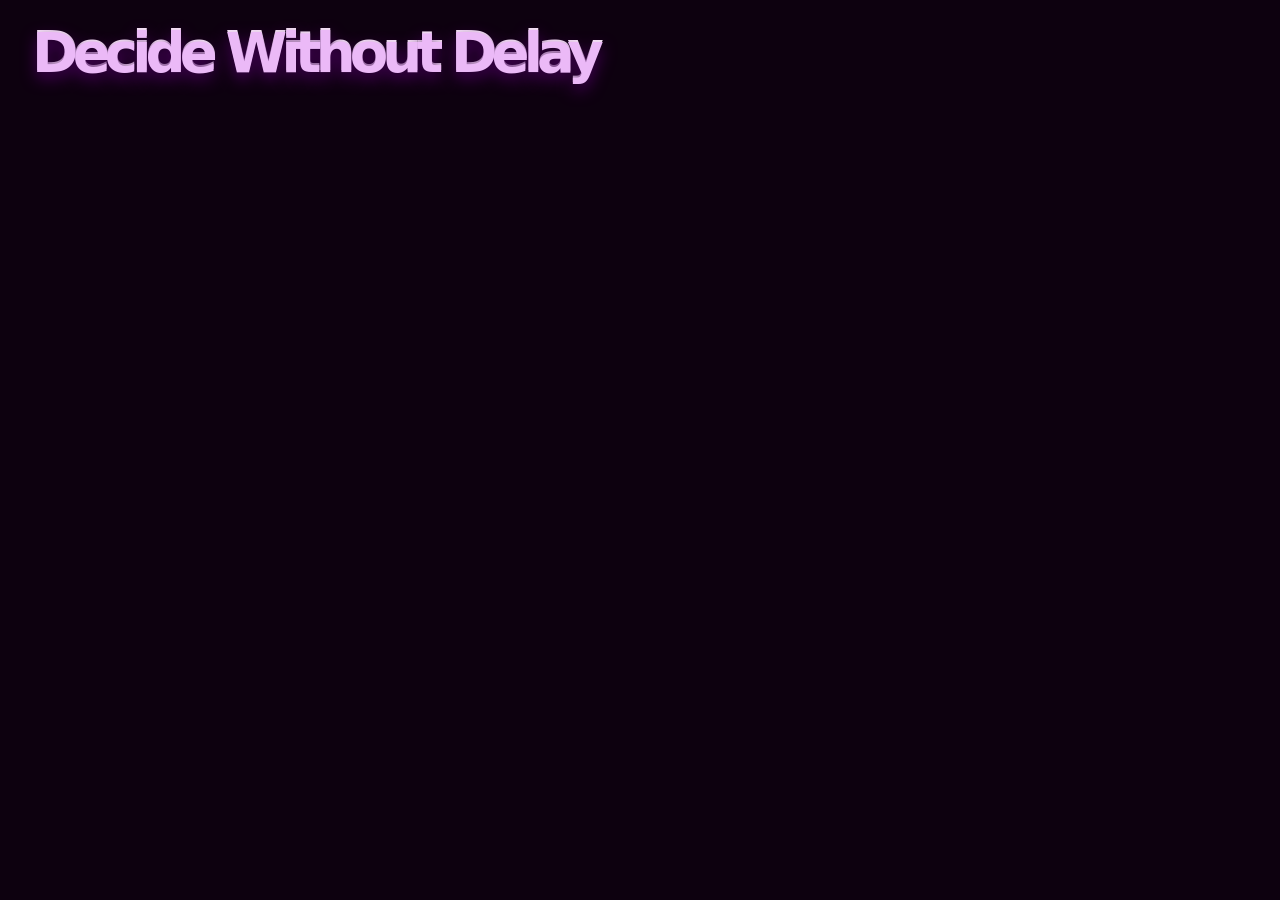
==== index.html @ 0a64a2c1 "[fix] filename change" ====
<!DOCTYPE html>
<html lang="en">
<head>
    <meta charset="UTF-8">
    <title>Help Me Decide</title>
    <meta name="viewport" content="width=device-width, initial-scale=1.0">
    <link rel="stylesheet" href="css/shadowEffect.css">
    <style>
        body {
            background-color: #0d010f;
            margin: 0;
            padding: 0;
            font-family: system-ui, sans-serif;
        }

        .header {
            position: fixed;
            top: 0;
            left: 0;
            padding: 1rem;
            z-index: 1000;
        }

        .header h1 {
            margin: 0;
            font-size: 2.5rem;
            white-space: nowrap;
        }

        /* Desktop */
        @media (min-width: 768px) {
            .header {
                padding: 2rem;
            }

            .header h1 {
                font-size: 3.5rem;
            }
        }

        /* Mobile */
        @media (max-width: 767px) {
            .header {
                padding: 1rem;
            }

            .header h1 {
                font-size: 2.25rem;
                line-height: 1.2;
            }
        }
    </style>
</head>
<body>
    <div class="header">
        <h1 class="highlighted-text-shadow">Decide Without Delay</h1>
    </div>
</body>
</html>
---- css/shadowEffect.css ----
@layer demo {
  .highlighted-text-shadow {
    text-shadow:
      /* regular text-shadow */
      0 .15ch 15px var(--shadow),
      /* text-shadow highlight */
      0 -2px 0 var(--highlight);
  }
}

@layer demo.support {
  :root {
    --hue: 320; /* change me */
    --bg: oklch(35% .3 var(--hue));
    --text: oklch(85% .1 var(--hue));
    --shadow: oklch(25% .2 var(--hue));
    --highlight: oklch(98% .05 var(--hue));
  }
  
  * {
    box-sizing: border-box;
    margin: 0;
  }

  html {
    block-size: 100%;
    background-color: var(--bg);
    color: var(--text);
  }

  body {
    min-block-size: 100%;
    font-family: system-ui, sans-serif;

    display: grid;
    place-content: center;
    gap: 10vh;
  }
  
  h1 {
    font-size: 8vi;
    letter-spacing: -.15ch;
    line-height: .75;
  }
  
  small {
    max-inline-size: 30ch;
  }
}
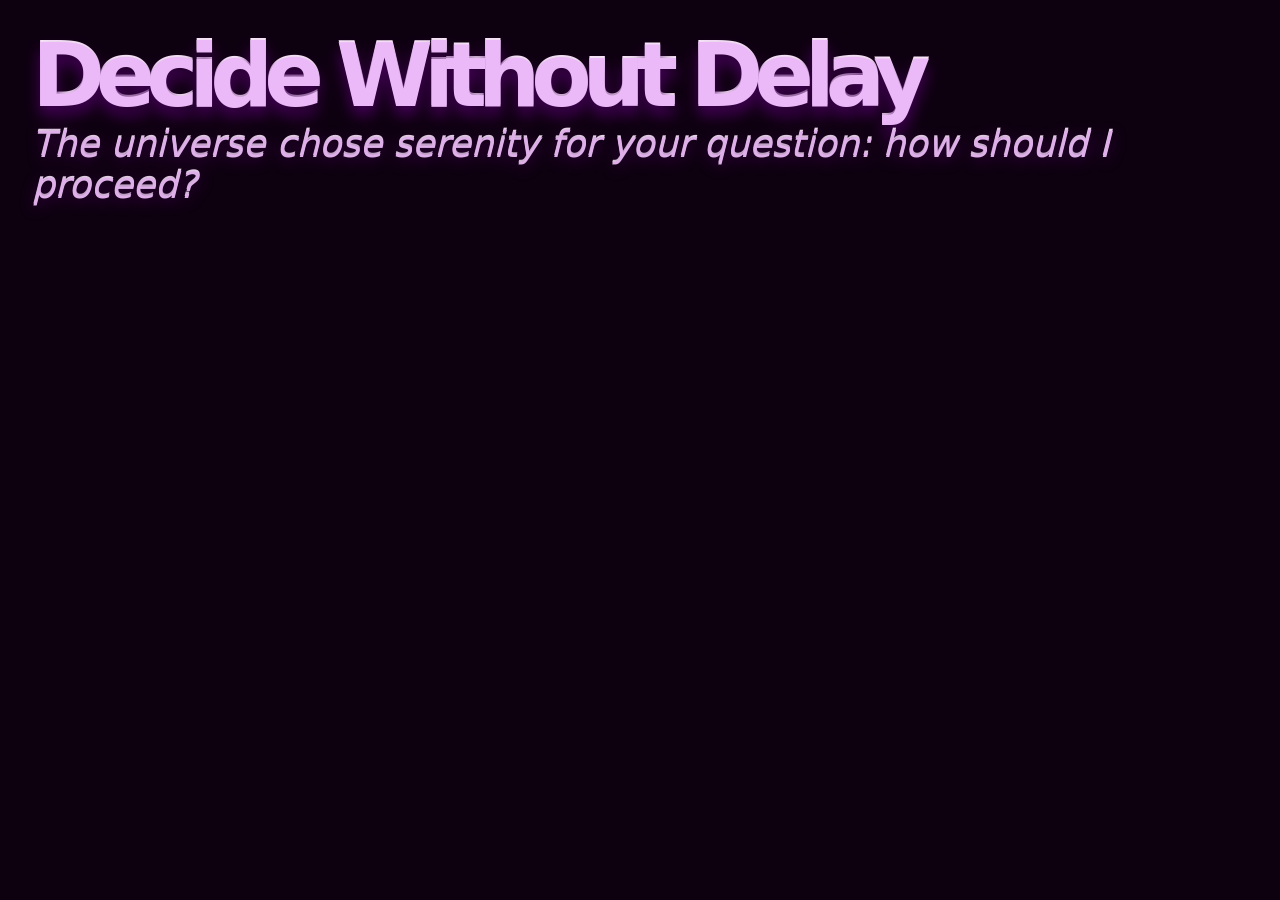
==== commit 27b96e85: "subtitles" ====
--- a/index.html
+++ b/index.html
@@ -13,40 +13,64 @@
             font-family: system-ui, sans-serif;
         }
 
+        /* header container with configurable left indent */
         .header {
+            --header-indent: 1rem;
             position: fixed;
             top: 0;
             left: 0;
-            padding: 1rem;
+            padding: 1rem 1rem 0 var(--header-indent);
             z-index: 1000;
+            text-align: left;
         }
 
         .header h1 {
             margin: 0;
             font-size: 2.5rem;
+            line-height: 1;
             white-space: nowrap;
         }
 
-        /* Desktop */
+        /* subtitle base (italic) */
+        .subtitle {
+            margin: 0.25rem 0 0 0;
+            font-style: italic;
+            font-size: 1rem;
+            opacity: 0.95;
+        }
+
+        /* Desktop overrides */
         @media (min-width: 768px) {
             .header {
-                padding: 2rem;
+                --header-indent: 2rem;
+                padding-top: 2rem;
+                padding-right: 2rem;
             }
 
             .header h1 {
-                font-size: 3.5rem;
+                font-size: 5.5rem;
+            }
+
+            .subtitle {
+                font-size: 2.25rem;
             }
         }
 
-        /* Mobile */
+        /* Mobile overrides */
         @media (max-width: 767px) {
             .header {
-                padding: 1rem;
+                --header-indent: 1rem;
+                padding-top: 1rem;
+                padding-right: 1rem;
             }
 
             .header h1 {
-                font-size: 2.25rem;
-                line-height: 1.2;
+                font-size: 4.25rem;
+                line-height: 1.1;
+            }
+
+            .subtitle {
+                font-size: 1.8rem;
             }
         }
     </style>
@@ -54,6 +78,7 @@
 <body>
     <div class="header">
         <h1 class="highlighted-text-shadow">Decide Without Delay</h1>
+        <p class="subtitle highlighted-text-shadow">The universe chose serenity for your question: how should I proceed?</p>
     </div>
 </body>
 </html>
--- a/css/shadowEffect.css
+++ b/css/shadowEffect.css
@@ -38,7 +38,7 @@
   }
   
   h1 {
-    font-size: 8vi;
+    font-size: 10vi;
     letter-spacing: -.15ch;
     line-height: .75;
   }
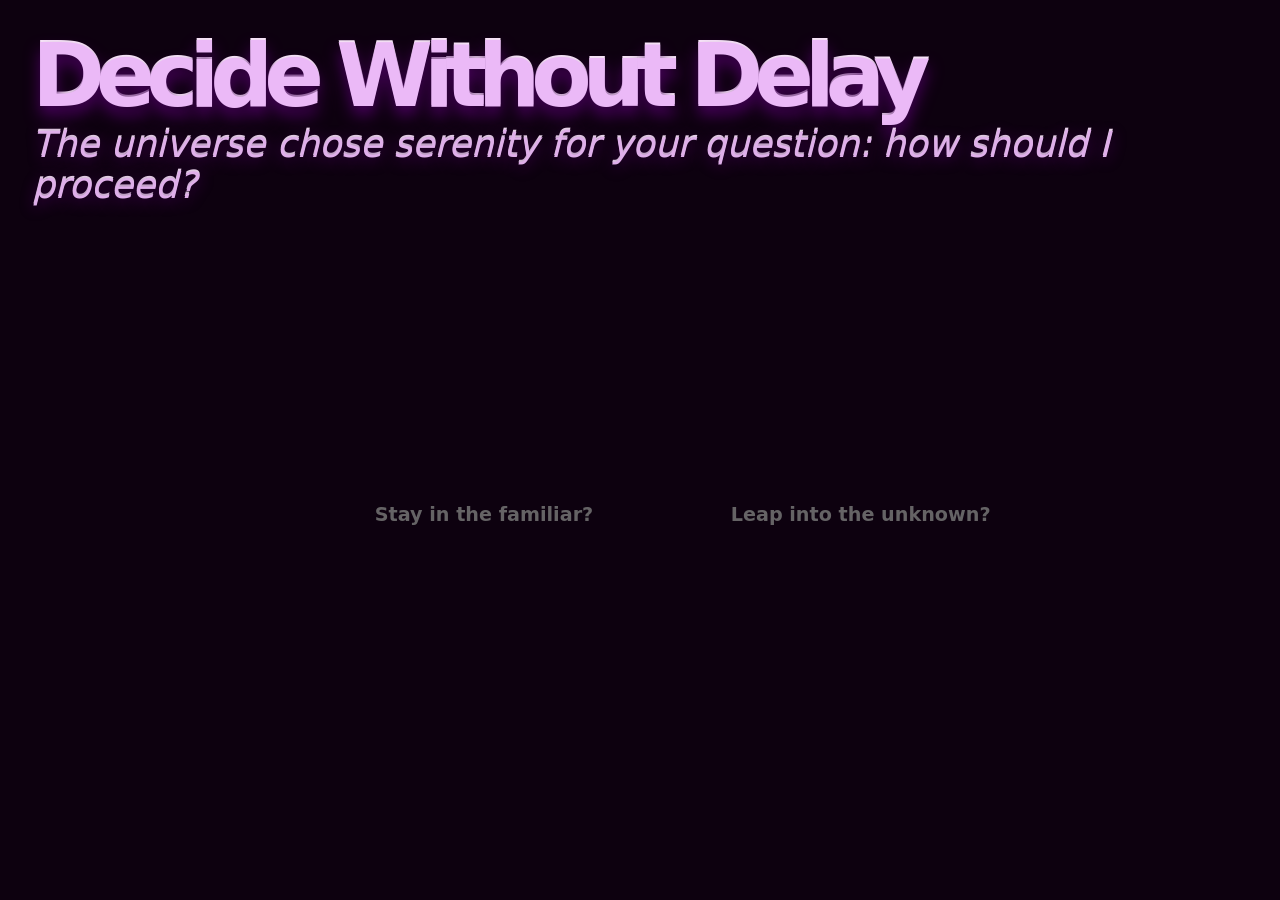
==== commit db7aad8f: "added option box" ====
--- a/index.html
+++ b/index.html
@@ -5,9 +5,11 @@
     <title>Help Me Decide</title>
     <meta name="viewport" content="width=device-width, initial-scale=1.0">
     <link rel="stylesheet" href="css/shadowEffect.css">
+    <link rel="stylesheet" href="css/inputBox.css">
     <style>
         body {
             background-color: #0d010f;
+            color: #EBB9F7;
             margin: 0;
             padding: 0;
             font-family: system-ui, sans-serif;
@@ -39,6 +41,27 @@
             opacity: 0.95;
         }
 
+        /* main content spacing so fixed header doesn't cover it */
+        .content {
+            padding-top: 6rem; /* default spacing under header */
+            padding-left: var(--header-indent, 1rem);
+            padding-right: 1rem;
+        }
+
+        .inputs-row {
+            display: flex;
+            gap: 4ch;
+            align-items: flex-end;
+            flex-wrap: wrap;
+            max-width: 70ch;
+        }
+
+        .inputs-row .form-control {
+            flex: 1 1 0;
+            max-width: none;
+            min-width: 30ch; /* ensure inputs can show up to 30 characters */
+        }
+
         /* Desktop overrides */
         @media (min-width: 768px) {
             .header {
@@ -54,6 +77,9 @@
             .subtitle {
                 font-size: 2.25rem;
             }
+            .content {
+                padding-top: 8rem;
+            }
         }
 
         /* Mobile overrides */
@@ -65,13 +91,15 @@
             }
 
             .header h1 {
-                font-size: 4.25rem;
-                line-height: 1.1;
+                font-size: 3.8rem;
             }
 
             .subtitle {
                 font-size: 1.8rem;
             }
+                        .content {
+                                padding-top: 5.5rem;
+                        }
         }
     </style>
 </head>
@@ -80,5 +108,67 @@
         <h1 class="highlighted-text-shadow">Decide Without Delay</h1>
         <p class="subtitle highlighted-text-shadow">The universe chose serenity for your question: how should I proceed?</p>
     </div>
+
+        <main class="content">
+                <div class="inputs-row">
+                        <div class="form-control">
+                                <input
+                                        id="optionAInput"
+                                        type="text"
+                                        required
+                                        placeholder="Stay in the familiar?"
+                                        class="input input-alt"
+                                />
+                                <span class="input-border input-border-alt"></span>
+                        </div>
+
+                        <div class="form-control">
+                                <input
+                                        id="optionBInput"
+                                        type="text"
+                                        placeholder="Leap into the unknown?"
+                                        class="input input-alt"
+                                />
+                                <span class="input-border input-border-alt"></span>
+                        </div>
+                </div>
+        </main>
+
+        <script>
+            (function () {
+                const inputs = Array.from(document.querySelectorAll('.inputs-row .input'));
+                if (!inputs.length) return;
+
+                const sizers = new Map();
+
+                inputs.forEach((input) => {
+                    const sizer = document.createElement('span');
+                    sizer.style.position = 'absolute';
+                    sizer.style.visibility = 'hidden';
+                    sizer.style.whiteSpace = 'pre';
+                    sizer.style.font = window.getComputedStyle(input).font;
+                    document.body.appendChild(sizer);
+                    sizers.set(input, sizer);
+
+                    const resize = () => {
+                        const text = input.value || input.placeholder || '';
+                        sizer.textContent = text;
+                        let width = sizer.offsetWidth + 24; // padding/caret room
+
+                        const container = input.closest('.form-control');
+                        if (container) {
+                            const max = container.clientWidth;
+                            width = Math.min(width, max);
+                        }
+
+                        input.style.width = width + 'px';
+                    };
+
+                    input.addEventListener('input', resize);
+                    window.addEventListener('resize', resize);
+                    resize();
+                });
+            })();
+        </script>
 </body>
 </html>
--- a/css/inputBox.css
+++ b/css/inputBox.css
@@ -0,0 +1,67 @@
+.input {
+  color: var(--text, #fff);
+  font-family: inherit;
+  font-weight: 600;
+  font-size: 1rem;
+  background-color: transparent;
+  width: auto; /* allow dynamic resizing */
+  min-width: 30ch; /* show ~30 characters by default */
+  text-align: center;
+  box-sizing: border-box;
+  padding-inline: 0.5em;
+  padding-block: 0.7em;
+  border: none;
+  border-bottom: var(--border-height) solid var(--border-before-color);
+}
+
+.input-border {
+  position: absolute;
+  background: var(--border-after-color);
+  height: 2px;
+  width: 100%;
+  bottom: 0;
+  left: 0;
+  transform: scaleX(0);
+  transform-origin: left center;
+  transition: transform 0.3s cubic-bezier(0.6, -0.28, 0.735, 0.045);
+}
+
+.input:focus {
+  outline: none;
+}
+
+.input:focus + .input-border,
+.input:not(:placeholder-shown) + .input-border {
+  transform: scaleX(1);
+}
+
+.form-control {
+  position: relative;
+  --width-of-input: 900px;
+  text-align: left;
+  max-width: 90ch; /* allow wider container for 30ch inputs */
+}
+
+.input-alt {
+  font-size: 1.2rem;
+  padding-inline: 1em;
+  padding-block: 0.8em;
+}
+
+.input::placeholder {
+  text-align: center;
+  opacity: 0.85;
+}
+
+.input-border-alt {
+  height: 3px;
+  background: linear-gradient(90deg, #ff6464 0%, #ffbf59 50%, #47c9ff 100%);
+  transform: scaleX(0);
+  transform-origin: left center;
+  transition: transform 0.4s cubic-bezier(0.42, 0, 0.58, 1);
+}
+
+.input-alt:focus + .input-border-alt,
+.input-alt:not(:placeholder-shown) + .input-border-alt {
+  transform: scaleX(1);
+}
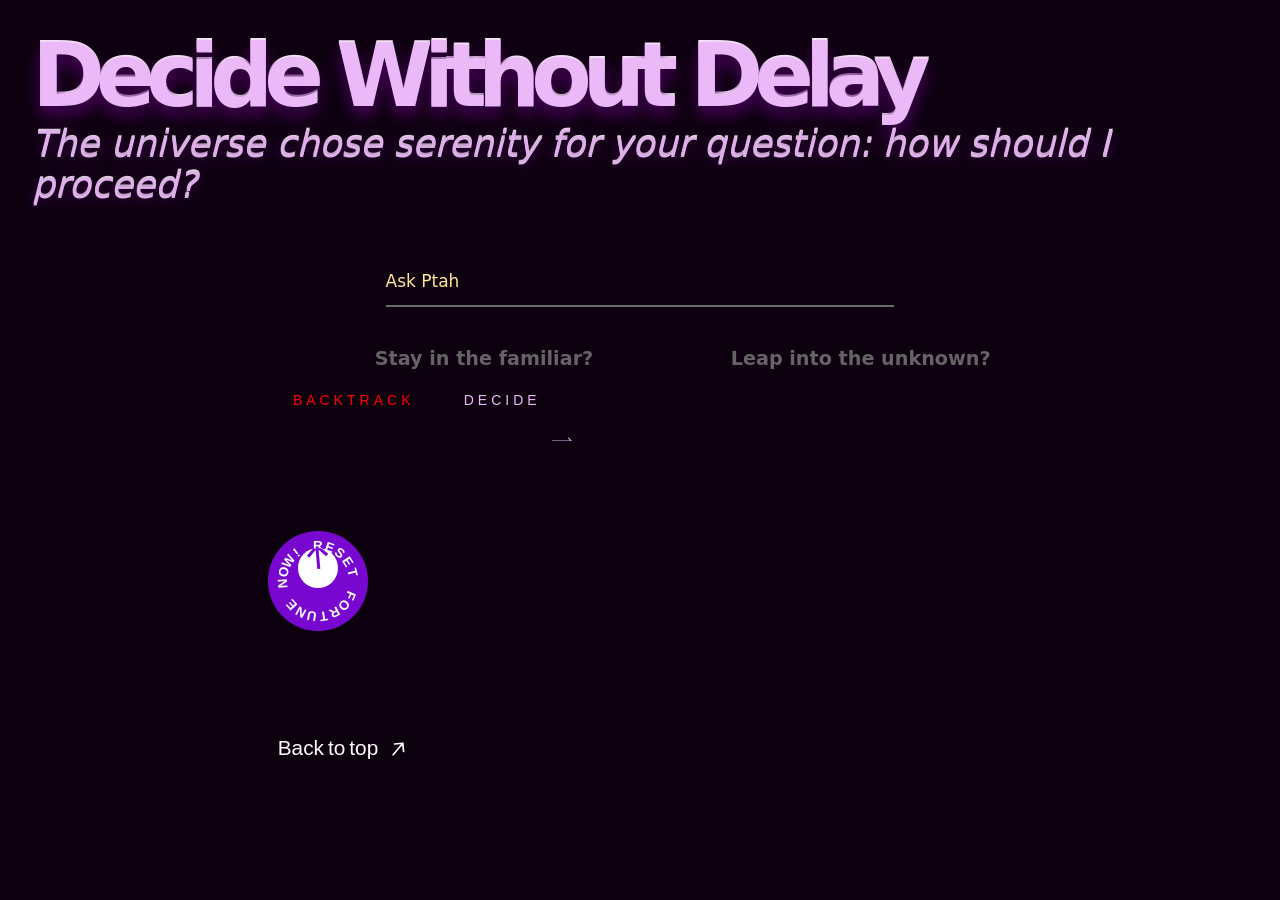
==== commit eed4ea06: "all ui elements added" ====
--- a/index.html
+++ b/index.html
@@ -6,6 +6,12 @@
     <meta name="viewport" content="width=device-width, initial-scale=1.0">
     <link rel="stylesheet" href="css/shadowEffect.css">
     <link rel="stylesheet" href="css/inputBox.css">
+    <link rel="stylesheet" href="css/askBox.css">
+    <link rel="stylesheet" href="css/decide.css">
+    <link rel="stylesheet" href="css/backtrack.css">
+    <link rel="stylesheet" href="css/top.css">
+    <link rel="stylesheet" href="css/reset.css">
+    
     <style>
         body {
             background-color: #0d010f;
@@ -56,6 +62,17 @@
             max-width: 70ch;
         }
 
+        .ask-container {
+            display: flex;
+            justify-content: center;
+            margin-bottom: 1.5rem;
+        }
+
+        .ask-container .form__group {
+            max-width: 50ch;
+            width: 100%;
+        }
+
         .inputs-row .form-control {
             flex: 1 1 0;
             max-width: none;
@@ -110,6 +127,13 @@
     </div>
 
         <main class="content">
+                <div class="ask-container">
+                    <div class="form__group field">
+                        <input id="askInput" required placeholder="Name" class="form__field" type="text">
+                        <label class="form__label" for="askInput">Ask Ptah</label>
+                    </div>
+                </div>
+
                 <div class="inputs-row">
                         <div class="form-control">
                                 <input
@@ -132,43 +156,114 @@
                                 <span class="input-border input-border-alt"></span>
                         </div>
                 </div>
+                <div class="cta-container" style="display:flex; gap:1rem;">
+                        <button class="backtrack">
+                            <span class="backtrack-underline"> Backtrack </span>
+                        </button>
+                        <button class="cta">
+                            <span class="decide-underline"> Decide </span>
+                            <svg
+                                id="arrow-horizontal"
+                                xmlns="http://www.w3.org/2000/svg"
+                                width="30"
+                                height="10"
+                                viewBox="0 0 46 16"
+                            >
+                                <path
+                                id="Path_10"
+                                data-name="Path 10"
+                                d="M8,0,6.545,1.455l5.506,5.506H-30V9.039H12.052L6.545,14.545,8,16l8-8Z"
+                                transform="translate(30)"
+                                ></path>
+                            </svg>
+                        </button>
+                </div>
         </main>
 
-        <script>
-            (function () {
-                const inputs = Array.from(document.querySelectorAll('.inputs-row .input'));
-                if (!inputs.length) return;
-
-                const sizers = new Map();
-
-                inputs.forEach((input) => {
-                    const sizer = document.createElement('span');
-                    sizer.style.position = 'absolute';
-                    sizer.style.visibility = 'hidden';
-                    sizer.style.whiteSpace = 'pre';
-                    sizer.style.font = window.getComputedStyle(input).font;
-                    document.body.appendChild(sizer);
-                    sizers.set(input, sizer);
-
-                    const resize = () => {
-                        const text = input.value || input.placeholder || '';
-                        sizer.textContent = text;
-                        let width = sizer.offsetWidth + 24; // padding/caret room
-
-                        const container = input.closest('.form-control');
-                        if (container) {
-                            const max = container.clientWidth;
-                            width = Math.min(width, max);
-                        }
-
-                        input.style.width = width + 'px';
-                    };
-
-                    input.addEventListener('input', resize);
-                    window.addEventListener('resize', resize);
-                    resize();
-                });
-            })();
-        </script>
+    <!-- floating reset button -->
+    <div class="floating-reset">
+      <!-- From Uiverse.io by Creatlydev --> 
+      <button class="button">
+        <p class="button__text">
+          <span style="--index: 0;">R</span>
+          <span style="--index: 1;">E</span>
+          <span style="--index: 2;">S</span>
+          <span style="--index: 3;">E</span>
+          <span style="--index: 4;">T</span>
+          <span style="--index: 5;"> </span>
+          <span style="--index: 6;">F</span>
+          <span style="--index: 7;">O</span>
+          <span style="--index: 8;">R</span>
+          <span style="--index: 9;">T</span>
+          <span style="--index: 10;">U</span>
+          <span style="--index: 11;">N</span>
+          <span style="--index: 12;">E</span>
+          <span style="--index: 13;"> </span>
+          <span style="--index: 14;">N</span>
+          <span style="--index: 15;">O</span>
+          <span style="--index: 16;">W</span>
+          <span style="--index: 17;">!</span>
+        </p>
+
+        <div class="button__circle">
+          <svg
+            viewBox="0 0 14 15"
+            fill="none"
+            xmlns="http://www.w3.org/2000/svg"
+            class="button__icon"
+            width="14"
+          >
+            <path
+              d="M13.376 11.552l-.264-10.44-10.44-.24.024 2.28 6.96-.048L.2 12.56l1.488 1.488 9.432-9.432-.048 6.912 2.304.024z"
+              fill="currentColor"
+            ></path>
+          </svg>
+
+          <svg
+            viewBox="0 0 14 15"
+            fill="none"
+            width="14"
+            xmlns="http://www.w3.org/2000/svg"
+            class="button__icon button__icon--copy"
+          >
+            <path
+              d="M13.376 11.552l-.264-10.44-10.44-.24.024 2.28 6.96-.048L.2 12.56l1.488 1.488 9.432-9.432-.048 6.912 2.304.024z"
+              fill="currentColor"
+            ></path>
+          </svg>
+        </div>
+      </button>
+    </div>
+
+    <div>
+        <button>
+        <div class="text">
+            <span>Back</span>
+            <span>to</span>
+            <span>top</span>
+        </div>
+        <div class="clone">
+            <span>Back</span>
+            <span>to</span>
+            <span>top</span>
+        </div>
+        <svg
+            stroke-width="2"
+            stroke="currentColor"
+            viewBox="0 0 24 24"
+            fill="none"
+            class="h-6 w-6"
+            xmlns="http://www.w3.org/2000/svg"
+            width="20px"
+        >
+            <path
+            d="M14 5l7 7m0 0l-7 7m7-7H3"
+            stroke-linejoin="round"
+            stroke-linecap="round"
+            ></path>
+        </svg>
+        </button>
+    </div>
+
 </body>
 </html>
--- a/css/inputBox.css
+++ b/css/inputBox.css
@@ -15,25 +15,15 @@
 }
 
 .input-border {
-  position: absolute;
-  background: var(--border-after-color);
-  height: 2px;
-  width: 100%;
-  bottom: 0;
-  left: 0;
-  transform: scaleX(0);
-  transform-origin: left center;
-  transition: transform 0.3s cubic-bezier(0.6, -0.28, 0.735, 0.045);
+  display: none;
 }
 
 .input:focus {
   outline: none;
 }
 
-.input:focus + .input-border,
-.input:not(:placeholder-shown) + .input-border {
-  transform: scaleX(1);
-}
+/* underline animations disabled */
+
 
 .form-control {
   position: relative;
@@ -54,14 +44,7 @@
 }
 
 .input-border-alt {
-  height: 3px;
-  background: linear-gradient(90deg, #ff6464 0%, #ffbf59 50%, #47c9ff 100%);
-  transform: scaleX(0);
-  transform-origin: left center;
-  transition: transform 0.4s cubic-bezier(0.42, 0, 0.58, 1);
+  display: none;
 }
 
-.input-alt:focus + .input-border-alt,
-.input-alt:not(:placeholder-shown) + .input-border-alt {
-  transform: scaleX(1);
-}
+/* underline animations disabled */
--- a/css/askBox.css
+++ b/css/askBox.css
@@ -0,0 +1,63 @@
+/* From Uiverse.io by Sunhotep */ 
+.form__group {
+  position: relative;
+  padding: 20px 0 0;
+  width: 100%;
+  max-width: 180px;
+}
+
+.form__field {
+  font-family: inherit;
+  width: 100%;
+  border: none;
+  border-bottom: 2px solid #6b6b6b;
+  outline: 0;
+  font-size: 17px;
+  color: #fff;
+  padding: 7px 0;
+  background: transparent;
+  transition: border-color 0.2s;
+}
+
+.form__field::placeholder {
+  color: transparent;
+}
+
+.form__field:placeholder-shown ~ .form__label {
+  font-size: 17px;
+  cursor: text;
+  top: 20px;
+}
+
+.form__label {
+  position: absolute;
+  top: 0;
+  display: block;
+  transition: 0.2s;
+  font-size: 17px;
+  color: #FFE699;
+  pointer-events: none;
+}
+
+.form__field:focus {
+  padding-bottom: 6px;
+  font-weight: 700;
+  border-width: 3px;
+  border-image: linear-gradient(to right, #FFE699, #5D3294);
+  border-image-slice: 1;
+}
+
+.form__field:focus ~ .form__label {
+  position: absolute;
+  top: 0;
+  display: block;
+  transition: 0.2s;
+  font-size: 17px;
+  color: #FFE699;
+  font-weight: 700;
+}
+
+/* reset input */
+.form__field:required, .form__field:invalid {
+  box-shadow: none;
+}
--- a/css/decide.css
+++ b/css/decide.css
@@ -0,0 +1,52 @@
+.cta {
+  border: none;
+  background: none;
+  cursor: pointer;
+}
+
+.cta span {
+  padding-bottom: 7px;
+  letter-spacing: 4px;
+  font-size: 14px;
+  padding-right: 15px;
+  text-transform: uppercase;
+}
+
+.cta svg {
+  transform: translateX(-8px);
+  transition: all 0.3s ease;
+  /* make arrow match theme color */
+  fill: #EBB9F7;
+}
+
+.cta:hover svg {
+  transform: translateX(0);
+}
+
+.cta:active svg {
+  transform: scale(0.9);
+}
+
+ .decide-underline {
+  position: relative;
+  color: #EBB9F7;
+  padding-bottom: 20px;
+}
+
+.decide-underline:after {
+  content: "";
+  position: absolute;
+  width: 100%;
+  transform: scaleX(0);
+  height: 2px;
+  bottom: 0;
+  left: 0;
+  background-color: #EBB9F7;
+  transform-origin: bottom right;
+  transition: transform 0.25s ease-out;
+}
+
+.cta:hover .decide-underline:after {
+  transform: scaleX(1);
+  transform-origin: bottom left;
+}
--- a/css/backtrack.css
+++ b/css/backtrack.css
@@ -0,0 +1,44 @@
+.backtrack {
+  border: none;
+  background: none;
+  cursor: pointer;
+}
+
+.backtrack span {
+  padding-bottom: 7px;
+  letter-spacing: 4px;
+  font-size: 14px;
+  text-transform: uppercase;
+}
+
+.backtrack:hover svg {
+  transform: translateX(0);
+}
+
+.backtrack:active svg {
+  transform: scale(0.9);
+}
+
+ .backtrack-underline {
+  position: relative;
+  color: red;
+  padding-bottom: 20px;
+}
+
+ .backtrack-underline:after {
+  content: "";
+  position: absolute;
+  width: 100%;
+  transform: scaleX(0);
+  height: 2px;
+  bottom: 0;
+  right: 0;
+  background-color: red;
+  transform-origin: bottom right; /* start at end of word */
+  transition: transform 0.25s ease-out;
+}
+
+.backtrack:hover .backtrack-underline:after {
+  transform: scaleX(1);
+  transform-origin: bottom right;
+}
--- a/css/top.css
+++ b/css/top.css
@@ -0,0 +1,90 @@
+/* From Uiverse.io by satyamchaudharydev */ 
+button {
+  width: 140px;
+  height: 56px;
+  overflow: hidden;
+  border: none;
+  color: #fff;
+  background: none;
+  position: relative;
+  padding-bottom: 2em;
+  cursor: pointer;
+}
+
+button > div,
+button > svg {
+  position: absolute;
+  width: 100%;
+  height: 100%;
+  display: flex;
+}
+
+button:before {
+  content: "";
+  position: absolute;
+  height: 2px;
+  bottom: 0;
+  left: 0;
+  width: 100%;
+  transform: scaleX(0);
+  transform-origin: bottom right;
+  background: currentColor;
+  transition: transform 0.25s ease-out;
+}
+
+button:hover:before {
+  transform: scaleX(1);
+  transform-origin: bottom left;
+}
+
+button .clone > *,
+button .text > * {
+  opacity: 1;
+  font-size: 1.3rem;
+  transition: 0.2s;
+  margin-left: 4px;
+}
+
+button .clone > * {
+  transform: translateY(60px);
+}
+
+button:hover .clone > * {
+  opacity: 1;
+  transform: translateY(0px);
+  transition: all 0.2s cubic-bezier(0.215, 0.61, 0.355, 1) 0s;
+}
+
+button:hover .text > * {
+  opacity: 1;
+  transform: translateY(-60px);
+  transition: all 0.2s cubic-bezier(0.215, 0.61, 0.355, 1) 0s;
+}
+
+button:hover .clone > :nth-child(1) {
+  transition-delay: 0.15s;
+}
+
+button:hover .clone > :nth-child(2) {
+  transition-delay: 0.2s;
+}
+
+button:hover .clone > :nth-child(3) {
+  transition-delay: 0.25s;
+}
+
+button:hover .clone > :nth-child(4) {
+  transition-delay: 0.3s;
+}
+/* icon style and hover */
+button svg {
+  width: 20px;
+  right: 0;
+  top: 50%;
+  transform: translateY(-50%) rotate(-50deg);
+  transition: 0.2s ease-out;
+}
+
+button:hover svg {
+  transform: translateY(-50%) rotate(-90deg);
+}
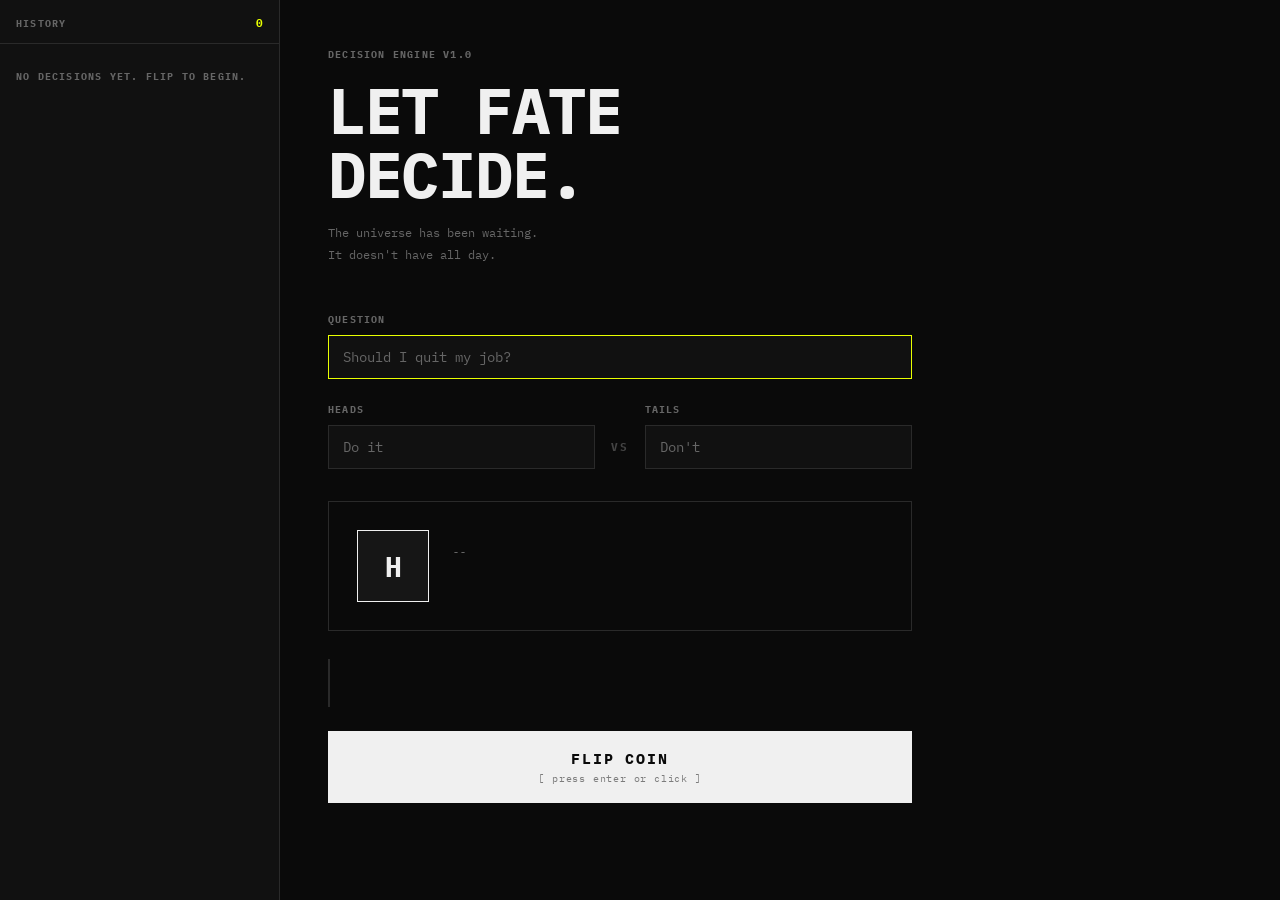
==== commit 06286cf5: "Consolidate UI: add script.js & styles.css Remove many small CSS modules and replace them with a sin" ====
--- a/index.html
+++ b/index.html
@@ -1,269 +1,112 @@
 <!DOCTYPE html>
 <html lang="en">
 <head>
-    <meta charset="UTF-8">
-    <title>Help Me Decide</title>
-    <meta name="viewport" content="width=device-width, initial-scale=1.0">
-    <link rel="stylesheet" href="css/shadowEffect.css">
-    <link rel="stylesheet" href="css/inputBox.css">
-    <link rel="stylesheet" href="css/askBox.css">
-    <link rel="stylesheet" href="css/decide.css">
-    <link rel="stylesheet" href="css/backtrack.css">
-    <link rel="stylesheet" href="css/top.css">
-    <link rel="stylesheet" href="css/reset.css">
-    
-    <style>
-        body {
-            background-color: #0d010f;
-            color: #EBB9F7;
-            margin: 0;
-            padding: 0;
-            font-family: system-ui, sans-serif;
-        }
-
-        /* header container with configurable left indent */
-        .header {
-            --header-indent: 1rem;
-            position: fixed;
-            top: 0;
-            left: 0;
-            padding: 1rem 1rem 0 var(--header-indent);
-            z-index: 1000;
-            text-align: left;
-        }
-
-        .header h1 {
-            margin: 0;
-            font-size: 2.5rem;
-            line-height: 1;
-            white-space: nowrap;
-        }
-
-        /* subtitle base (italic) */
-        .subtitle {
-            margin: 0.25rem 0 0 0;
-            font-style: italic;
-            font-size: 1rem;
-            opacity: 0.95;
-        }
-
-        /* main content spacing so fixed header doesn't cover it */
-        .content {
-            padding-top: 6rem; /* default spacing under header */
-            padding-left: var(--header-indent, 1rem);
-            padding-right: 1rem;
-        }
-
-        .inputs-row {
-            display: flex;
-            gap: 4ch;
-            align-items: flex-end;
-            flex-wrap: wrap;
-            max-width: 70ch;
-        }
-
-        .ask-container {
-            display: flex;
-            justify-content: center;
-            margin-bottom: 1.5rem;
-        }
-
-        .ask-container .form__group {
-            max-width: 50ch;
-            width: 100%;
-        }
-
-        .inputs-row .form-control {
-            flex: 1 1 0;
-            max-width: none;
-            min-width: 30ch; /* ensure inputs can show up to 30 characters */
-        }
-
-        /* Desktop overrides */
-        @media (min-width: 768px) {
-            .header {
-                --header-indent: 2rem;
-                padding-top: 2rem;
-                padding-right: 2rem;
-            }
-
-            .header h1 {
-                font-size: 5.5rem;
-            }
-
-            .subtitle {
-                font-size: 2.25rem;
-            }
-            .content {
-                padding-top: 8rem;
-            }
-        }
-
-        /* Mobile overrides */
-        @media (max-width: 767px) {
-            .header {
-                --header-indent: 1rem;
-                padding-top: 1rem;
-                padding-right: 1rem;
-            }
-
-            .header h1 {
-                font-size: 3.8rem;
-            }
-
-            .subtitle {
-                font-size: 1.8rem;
-            }
-                        .content {
-                                padding-top: 5.5rem;
-                        }
-        }
-    </style>
+  <meta charset="UTF-8">
+  <meta name="viewport" content="width=device-width, initial-scale=1.0">
+  <title>LET FATE DECIDE</title>
+  <link rel="stylesheet" href="styles.css">
 </head>
 <body>
-    <div class="header">
-        <h1 class="highlighted-text-shadow">Decide Without Delay</h1>
-        <p class="subtitle highlighted-text-shadow">The universe chose serenity for your question: how should I proceed?</p>
+
+  <div class="layout">
+
+    <!-- LEFT COLUMN: memory feed -->
+    <aside class="memory-col" id="memory-col" aria-label="Decision history">
+      <div class="memory-col__header">
+        <span class="mono-label">HISTORY</span>
+        <span class="mono-count" id="history-count">0</span>
+      </div>
+      <div class="memory-col__feed" id="memory-feed" role="list" aria-live="polite"></div>
+    </aside>
+
+    <!-- RIGHT COLUMN: main interface -->
+    <main class="main-col" role="main">
+
+      <header class="site-header">
+        <div class="site-header__tag mono-label">DECISION ENGINE v1.0</div>
+        <h1 class="site-title">LET FATE<br>DECIDE.</h1>
+        <p class="site-sub">The universe has been waiting.<br>It doesn't have all day.</p>
+      </header>
+
+      <section class="interface">
+
+        <!-- Question -->
+        <div class="field">
+          <label for="question" class="field__label mono-label">QUESTION</label>
+          <input
+            type="text"
+            id="question"
+            class="field__input"
+            placeholder="Should I quit my job?"
+            maxlength="120"
+            autocomplete="off"
+            spellcheck="false"
+          >
+        </div>
+
+        <!-- Options row -->
+        <div class="options-row">
+          <div class="option-block option-block--heads">
+            <label for="opt-heads" class="field__label mono-label">HEADS</label>
+            <input type="text" id="opt-heads" class="field__input" placeholder="Do it" maxlength="40" autocomplete="off">
+          </div>
+          <div class="option-sep mono-label">VS</div>
+          <div class="option-block option-block--tails">
+            <label for="opt-tails" class="field__label mono-label">TAILS</label>
+            <input type="text" id="opt-tails" class="field__input" placeholder="Don't" maxlength="40" autocomplete="off">
+          </div>
+        </div>
+
+        <!-- Coin -->
+        <div class="coin-zone">
+          <div class="coin-wrapper">
+            <div class="coin" id="coin">
+              <div class="coin__face coin__face--heads">H</div>
+              <div class="coin__face coin__face--tails">T</div>
+            </div>
+            <div class="coin-readout" id="coin-readout" aria-live="polite" aria-atomic="true">
+              <span class="coin-readout__side" id="readout-side">--</span>
+              <span class="coin-readout__option" id="readout-option"></span>
+            </div>
+          </div>
+        </div>
+
+        <!-- Result -->
+        <div class="result-bar" id="result-bar" role="status" aria-live="polite">
+          <span id="result-text"></span>
+        </div>
+
+        <!-- Flip button -->
+        <button class="btn-flip" id="btn-flip" type="button">
+          <span class="btn-flip__main">FLIP COIN</span>
+          <span class="btn-flip__sub">[ press enter or click ]</span>
+        </button>
+
+        <!-- Counter -->
+        <div class="flip-counter" id="flip-counter"></div>
+
+      </section>
+
+    </main>
+  </div>
+
+  <!-- Memory detail panel -->
+  <div class="panel-backdrop" id="panel-backdrop" hidden></div>
+  <div class="detail-panel" id="detail-panel" role="dialog" aria-modal="true" aria-label="Past decision" hidden>
+    <div class="detail-panel__inner">
+      <button class="detail-panel__close" id="panel-close" aria-label="Close">[ CLOSE ]</button>
+      <div class="detail-panel__tag mono-label" id="panel-time"></div>
+      <h2 class="detail-panel__question" id="panel-question"></h2>
+      <div class="detail-panel__vs">
+        <div class="detail-panel__opt" id="panel-heads-opt"></div>
+        <div class="detail-panel__vs-sep mono-label">VS</div>
+        <div class="detail-panel__opt" id="panel-tails-opt"></div>
+      </div>
+      <div class="detail-panel__result" id="panel-result"></div>
+      <p class="detail-panel__epitaph mono-label">THE COIN SPOKE. YOU LISTENED.<br>OR DIDN'T. EITHER WAY.</p>
     </div>
+  </div>
 
-        <main class="content">
-                <div class="ask-container">
-                    <div class="form__group field">
-                        <input id="askInput" required placeholder="Name" class="form__field" type="text">
-                        <label class="form__label" for="askInput">Ask Ptah</label>
-                    </div>
-                </div>
-
-                <div class="inputs-row">
-                        <div class="form-control">
-                                <input
-                                        id="optionAInput"
-                                        type="text"
-                                        required
-                                        placeholder="Stay in the familiar?"
-                                        class="input input-alt"
-                                />
-                                <span class="input-border input-border-alt"></span>
-                        </div>
-
-                        <div class="form-control">
-                                <input
-                                        id="optionBInput"
-                                        type="text"
-                                        placeholder="Leap into the unknown?"
-                                        class="input input-alt"
-                                />
-                                <span class="input-border input-border-alt"></span>
-                        </div>
-                </div>
-                <div class="cta-container" style="display:flex; gap:1rem;">
-                        <button class="backtrack">
-                            <span class="backtrack-underline"> Backtrack </span>
-                        </button>
-                        <button class="cta">
-                            <span class="decide-underline"> Decide </span>
-                            <svg
-                                id="arrow-horizontal"
-                                xmlns="http://www.w3.org/2000/svg"
-                                width="30"
-                                height="10"
-                                viewBox="0 0 46 16"
-                            >
-                                <path
-                                id="Path_10"
-                                data-name="Path 10"
-                                d="M8,0,6.545,1.455l5.506,5.506H-30V9.039H12.052L6.545,14.545,8,16l8-8Z"
-                                transform="translate(30)"
-                                ></path>
-                            </svg>
-                        </button>
-                </div>
-        </main>
-
-    <!-- floating reset button -->
-    <div class="floating-reset">
-      <!-- From Uiverse.io by Creatlydev --> 
-      <button class="button">
-        <p class="button__text">
-          <span style="--index: 0;">R</span>
-          <span style="--index: 1;">E</span>
-          <span style="--index: 2;">S</span>
-          <span style="--index: 3;">E</span>
-          <span style="--index: 4;">T</span>
-          <span style="--index: 5;"> </span>
-          <span style="--index: 6;">F</span>
-          <span style="--index: 7;">O</span>
-          <span style="--index: 8;">R</span>
-          <span style="--index: 9;">T</span>
-          <span style="--index: 10;">U</span>
-          <span style="--index: 11;">N</span>
-          <span style="--index: 12;">E</span>
-          <span style="--index: 13;"> </span>
-          <span style="--index: 14;">N</span>
-          <span style="--index: 15;">O</span>
-          <span style="--index: 16;">W</span>
-          <span style="--index: 17;">!</span>
-        </p>
-
-        <div class="button__circle">
-          <svg
-            viewBox="0 0 14 15"
-            fill="none"
-            xmlns="http://www.w3.org/2000/svg"
-            class="button__icon"
-            width="14"
-          >
-            <path
-              d="M13.376 11.552l-.264-10.44-10.44-.24.024 2.28 6.96-.048L.2 12.56l1.488 1.488 9.432-9.432-.048 6.912 2.304.024z"
-              fill="currentColor"
-            ></path>
-          </svg>
-
-          <svg
-            viewBox="0 0 14 15"
-            fill="none"
-            width="14"
-            xmlns="http://www.w3.org/2000/svg"
-            class="button__icon button__icon--copy"
-          >
-            <path
-              d="M13.376 11.552l-.264-10.44-10.44-.24.024 2.28 6.96-.048L.2 12.56l1.488 1.488 9.432-9.432-.048 6.912 2.304.024z"
-              fill="currentColor"
-            ></path>
-          </svg>
-        </div>
-      </button>
-    </div>
-
-    <div>
-        <button>
-        <div class="text">
-            <span>Back</span>
-            <span>to</span>
-            <span>top</span>
-        </div>
-        <div class="clone">
-            <span>Back</span>
-            <span>to</span>
-            <span>top</span>
-        </div>
-        <svg
-            stroke-width="2"
-            stroke="currentColor"
-            viewBox="0 0 24 24"
-            fill="none"
-            class="h-6 w-6"
-            xmlns="http://www.w3.org/2000/svg"
-            width="20px"
-        >
-            <path
-            d="M14 5l7 7m0 0l-7 7m7-7H3"
-            stroke-linejoin="round"
-            stroke-linecap="round"
-            ></path>
-        </svg>
-        </button>
-    </div>
-
+  <script src="script.js"></script>
 </body>
-</html>+</html>
--- a/styles.css
+++ b/styles.css
@@ -0,0 +1,625 @@
+/* =========================================
+   BRUTALIST AGENT DESIGN SYSTEM
+   Laws: dark, raw, structural, monospace
+   No curves. No warmth. Pure function.
+   ========================================= */
+
+@import url('https://fonts.googleapis.com/css2?family=IBM+Plex+Mono:wght@400;700&display=swap');
+
+:root {
+  --black:    #0a0a0a;
+  --void:     #111111;
+  --surface:  #161616;
+  --border:   #2a2a2a;
+  --border-hi:#444444;
+  --text:     #f0f0f0;
+  --muted:    #666666;
+  --accent:   #e8ff00;
+  --heads:    #f0f0f0;
+  --tails:    #888888;
+  --mono:     'IBM Plex Mono', 'Courier New', monospace;
+  --sans:     system-ui, -apple-system, sans-serif;
+}
+
+*, *::before, *::after {
+  box-sizing: border-box;
+  margin: 0;
+  padding: 0;
+}
+
+html {
+  font-size: 16px;
+  background: var(--black);
+  color: var(--text);
+}
+
+body {
+  background: var(--black);
+  color: var(--text);
+  font-family: var(--mono);
+  min-height: 100vh;
+  line-height: 1.4;
+}
+
+/* =========================================
+   LAYOUT: strict two-column grid
+   ========================================= */
+
+.layout {
+  display: grid;
+  grid-template-columns: 280px 1fr;
+  min-height: 100vh;
+}
+
+@media (max-width: 720px) {
+  .layout {
+    grid-template-columns: 1fr;
+    grid-template-rows: auto 1fr;
+  }
+  .memory-col {
+    border-right: none !important;
+    border-bottom: 1px solid var(--border);
+    max-height: 220px;
+  }
+}
+
+/* =========================================
+   LEFT: MEMORY COLUMN
+   ========================================= */
+
+.memory-col {
+  border-right: 1px solid var(--border);
+  display: flex;
+  flex-direction: column;
+  overflow: hidden;
+  background: var(--void);
+}
+
+.memory-col__header {
+  display: flex;
+  align-items: center;
+  justify-content: space-between;
+  padding: 16px 16px 12px;
+  border-bottom: 1px solid var(--border);
+  flex-shrink: 0;
+}
+
+.mono-label {
+  font-family: var(--mono);
+  font-size: 10px;
+  font-weight: 700;
+  letter-spacing: 0.12em;
+  color: var(--muted);
+  text-transform: uppercase;
+}
+
+.mono-count {
+  font-family: var(--mono);
+  font-size: 11px;
+  color: var(--accent);
+  font-weight: 700;
+}
+
+.memory-col__feed {
+  flex: 1;
+  overflow-y: auto;
+  padding: 0;
+}
+
+.memory-col__feed::-webkit-scrollbar {
+  width: 2px;
+}
+.memory-col__feed::-webkit-scrollbar-track {
+  background: var(--void);
+}
+.memory-col__feed::-webkit-scrollbar-thumb {
+  background: var(--border-hi);
+}
+
+/* Memory feed items */
+.mem-item {
+  display: block;
+  padding: 14px 16px;
+  border-bottom: 1px solid var(--border);
+  cursor: pointer;
+  transition: background 0.1s;
+  text-decoration: none;
+  color: inherit;
+  position: relative;
+}
+
+.mem-item:hover,
+.mem-item:focus {
+  background: var(--surface);
+  outline: none;
+}
+
+.mem-item:focus-visible {
+  outline: 1px solid var(--accent);
+  outline-offset: -1px;
+}
+
+.mem-item__index {
+  font-size: 9px;
+  color: var(--muted);
+  letter-spacing: 0.08em;
+  margin-bottom: 4px;
+}
+
+.mem-item__question {
+  font-size: 11px;
+  color: var(--text);
+  line-height: 1.5;
+  margin-bottom: 6px;
+  word-break: break-word;
+}
+
+.mem-item__result {
+  font-size: 10px;
+  font-weight: 700;
+  letter-spacing: 0.1em;
+  color: var(--accent);
+}
+
+/* Age fade: oldest items dim */
+.mem-item--aged   { opacity: 0.5; }
+.mem-item--ancient { opacity: 0.25; }
+.mem-item:hover { opacity: 1 !important; }
+
+/* New item entrance */
+@keyframes slideIn {
+  from { transform: translateX(-8px); opacity: 0; }
+  to   { transform: translateX(0);    opacity: 1; }
+}
+.mem-item--new {
+  animation: slideIn 0.2s ease forwards;
+}
+
+/* Empty state */
+.mem-empty {
+  padding: 24px 16px;
+  font-size: 10px;
+  color: var(--muted);
+  line-height: 1.8;
+}
+
+/* =========================================
+   RIGHT: MAIN COLUMN
+   ========================================= */
+
+.main-col {
+  display: flex;
+  flex-direction: column;
+  padding: 48px 48px 40px;
+  max-width: 680px;
+}
+
+@media (max-width: 720px) {
+  .main-col {
+    padding: 28px 20px 32px;
+  }
+}
+
+/* =========================================
+   HEADER
+   ========================================= */
+
+.site-header {
+  margin-bottom: 48px;
+}
+
+.site-header__tag {
+  margin-bottom: 16px;
+}
+
+.site-title {
+  font-family: var(--mono);
+  font-size: clamp(36px, 6vw, 64px);
+  font-weight: 700;
+  line-height: 1.0;
+  letter-spacing: -0.02em;
+  color: var(--text);
+  margin-bottom: 16px;
+}
+
+.site-sub {
+  font-family: var(--mono);
+  font-size: 12px;
+  color: var(--muted);
+  line-height: 1.8;
+}
+
+/* =========================================
+   INTERFACE
+   ========================================= */
+
+.interface {
+  display: flex;
+  flex-direction: column;
+  gap: 0;
+}
+
+/* Fields */
+.field {
+  margin-bottom: 24px;
+}
+
+.field__label {
+  display: block;
+  margin-bottom: 8px;
+}
+
+.field__input {
+  width: 100%;
+  background: var(--void);
+  border: 1px solid var(--border);
+  color: var(--text);
+  font-family: var(--mono);
+  font-size: 14px;
+  padding: 12px 14px;
+  outline: none;
+  border-radius: 0;
+  appearance: none;
+  transition: border-color 0.1s;
+}
+
+.field__input::placeholder {
+  color: var(--muted);
+}
+
+.field__input:focus {
+  border-color: var(--accent);
+}
+
+/* Options row */
+.options-row {
+  display: grid;
+  grid-template-columns: 1fr auto 1fr;
+  align-items: end;
+  gap: 16px;
+  margin-bottom: 32px;
+}
+
+.option-sep {
+  padding-bottom: 14px;
+  text-align: center;
+  color: var(--border-hi);
+  font-size: 11px;
+  letter-spacing: 0.15em;
+}
+
+/* =========================================
+   COIN: geometric, no curves
+   ========================================= */
+
+.coin-zone {
+  margin-bottom: 28px;
+  border: 1px solid var(--border);
+  padding: 28px;
+  display: flex;
+  align-items: center;
+  gap: 32px;
+}
+
+.coin-wrapper {
+  display: flex;
+  align-items: center;
+  gap: 24px;
+}
+
+.coin {
+  width: 72px;
+  height: 72px;
+  position: relative;
+  transform-style: preserve-3d;
+  perspective: 600px;
+  flex-shrink: 0;
+}
+
+.coin__face {
+  position: absolute;
+  inset: 0;
+  display: flex;
+  align-items: center;
+  justify-content: center;
+  font-family: var(--mono);
+  font-size: 28px;
+  font-weight: 700;
+  backface-visibility: hidden;
+  -webkit-backface-visibility: hidden;
+  border: 1px solid;
+}
+
+.coin__face--heads {
+  background: var(--surface);
+  border-color: var(--text);
+  color: var(--text);
+}
+
+.coin__face--tails {
+  background: var(--void);
+  border-color: var(--muted);
+  color: var(--muted);
+  transform: rotateY(180deg);
+}
+
+/* Coin glow state after landing */
+.coin--show-heads .coin__face--heads {
+  border-color: var(--accent);
+  color: var(--accent);
+}
+.coin--show-tails .coin__face--tails {
+  border-color: var(--accent);
+  color: var(--accent);
+}
+
+/* Coin readout */
+.coin-readout {
+  display: flex;
+  flex-direction: column;
+  gap: 4px;
+}
+
+.coin-readout__side {
+  font-family: var(--mono);
+  font-size: 10px;
+  font-weight: 700;
+  letter-spacing: 0.12em;
+  color: var(--muted);
+  text-transform: uppercase;
+}
+
+.coin-readout__option {
+  font-family: var(--mono);
+  font-size: 18px;
+  font-weight: 700;
+  color: var(--accent);
+  line-height: 1.2;
+  min-height: 22px;
+}
+
+/* Coin flip animation */
+@keyframes flipCoin {
+  0%   { transform: rotateY(0deg); }
+  100% { transform: rotateY(1800deg); }
+}
+
+.coin--flipping {
+  animation: flipCoin 1.4s cubic-bezier(0.4, 0, 0.3, 1) forwards;
+}
+
+.coin--landed-heads { transform: rotateY(0deg); }
+.coin--landed-tails { transform: rotateY(180deg); }
+
+/* =========================================
+   RESULT BAR
+   ========================================= */
+
+.result-bar {
+  border-left: 2px solid var(--border);
+  padding: 0 16px;
+  min-height: 48px;
+  margin-bottom: 24px;
+  display: flex;
+  align-items: center;
+  transition: border-color 0.2s;
+}
+
+.result-bar--active {
+  border-color: var(--accent);
+}
+
+#result-text {
+  font-size: 13px;
+  color: var(--text);
+  line-height: 1.6;
+  opacity: 0;
+  transition: opacity 0.4s ease 0.15s;
+}
+
+.result-bar--active #result-text {
+  opacity: 1;
+}
+
+/* =========================================
+   FLIP BUTTON
+   ========================================= */
+
+.btn-flip {
+  width: 100%;
+  background: var(--text);
+  color: var(--black);
+  border: none;
+  font-family: var(--mono);
+  cursor: pointer;
+  padding: 0;
+  display: flex;
+  flex-direction: column;
+  align-items: center;
+  justify-content: center;
+  gap: 4px;
+  padding: 18px 20px;
+  transition: background 0.1s, color 0.1s;
+  border-radius: 0;
+  margin-bottom: 16px;
+}
+
+.btn-flip:hover {
+  background: var(--accent);
+  color: var(--black);
+}
+
+.btn-flip:active {
+  transform: scale(0.99);
+}
+
+.btn-flip:disabled {
+  background: var(--border);
+  color: var(--muted);
+  cursor: not-allowed;
+}
+
+.btn-flip__main {
+  font-size: 15px;
+  font-weight: 700;
+  letter-spacing: 0.12em;
+}
+
+.btn-flip__sub {
+  font-size: 10px;
+  letter-spacing: 0.08em;
+  opacity: 0.5;
+}
+
+/* =========================================
+   FLIP COUNTER
+   ========================================= */
+
+.flip-counter {
+  font-size: 10px;
+  color: var(--muted);
+  letter-spacing: 0.08em;
+  min-height: 16px;
+}
+
+/* =========================================
+   VALIDATION SHAKE
+   ========================================= */
+
+@keyframes shake {
+  0%,100% { transform: translateX(0); }
+  25%      { transform: translateX(-5px); }
+  75%      { transform: translateX(5px); }
+}
+
+.shake {
+  animation: shake 0.3s ease;
+}
+
+/* =========================================
+   DETAIL PANEL
+   ========================================= */
+
+.panel-backdrop {
+  position: fixed;
+  inset: 0;
+  background: rgba(0,0,0,0.85);
+  z-index: 10;
+}
+
+.detail-panel {
+  position: fixed;
+  top: 50%;
+  left: 50%;
+  transform: translate(-50%, -50%);
+  z-index: 11;
+  background: var(--void);
+  border: 1px solid var(--border-hi);
+  width: min(560px, 92vw);
+  max-height: 90vh;
+  overflow-y: auto;
+}
+
+@keyframes panelIn {
+  from { opacity: 0; transform: translate(-50%, -48%) scale(0.97); }
+  to   { opacity: 1; transform: translate(-50%, -50%) scale(1); }
+}
+
+.detail-panel:not([hidden]) {
+  animation: panelIn 0.18s ease forwards;
+}
+
+.detail-panel__inner {
+  padding: 32px 32px 28px;
+  position: relative;
+}
+
+.detail-panel__close {
+  position: absolute;
+  top: 16px;
+  right: 16px;
+  background: none;
+  border: 1px solid var(--border);
+  color: var(--muted);
+  font-family: var(--mono);
+  font-size: 10px;
+  letter-spacing: 0.1em;
+  padding: 4px 10px;
+  cursor: pointer;
+  transition: border-color 0.1s, color 0.1s;
+}
+
+.detail-panel__close:hover {
+  border-color: var(--text);
+  color: var(--text);
+}
+
+.detail-panel__tag {
+  margin-bottom: 20px;
+  padding-top: 4px;
+}
+
+.detail-panel__question {
+  font-family: var(--mono);
+  font-size: 22px;
+  font-weight: 700;
+  line-height: 1.2;
+  color: var(--text);
+  margin-bottom: 24px;
+  letter-spacing: -0.01em;
+}
+
+.detail-panel__vs {
+  display: flex;
+  align-items: stretch;
+  gap: 0;
+  margin-bottom: 24px;
+  border: 1px solid var(--border);
+}
+
+.detail-panel__opt {
+  flex: 1;
+  padding: 12px 16px;
+  font-size: 13px;
+  color: var(--muted);
+}
+
+.detail-panel__vs-sep {
+  padding: 12px 14px;
+  border-left: 1px solid var(--border);
+  border-right: 1px solid var(--border);
+  display: flex;
+  align-items: center;
+  font-size: 9px;
+  letter-spacing: 0.15em;
+}
+
+.detail-panel__result {
+  font-size: 20px;
+  font-weight: 700;
+  color: var(--accent);
+  letter-spacing: 0.04em;
+  margin-bottom: 20px;
+  padding-left: 2px;
+}
+
+.detail-panel__epitaph {
+  font-size: 9px;
+  color: var(--muted);
+  letter-spacing: 0.1em;
+  line-height: 2;
+  border-top: 1px solid var(--border);
+  padding-top: 16px;
+}
+
+/* =========================================
+   REDUCED MOTION
+   ========================================= */
+
+@media (prefers-reduced-motion: reduce) {
+  .coin--flipping { animation: none; }
+  * {
+    transition-duration: 0.01ms !important;
+    animation-duration:  0.01ms !important;
+  }
+}
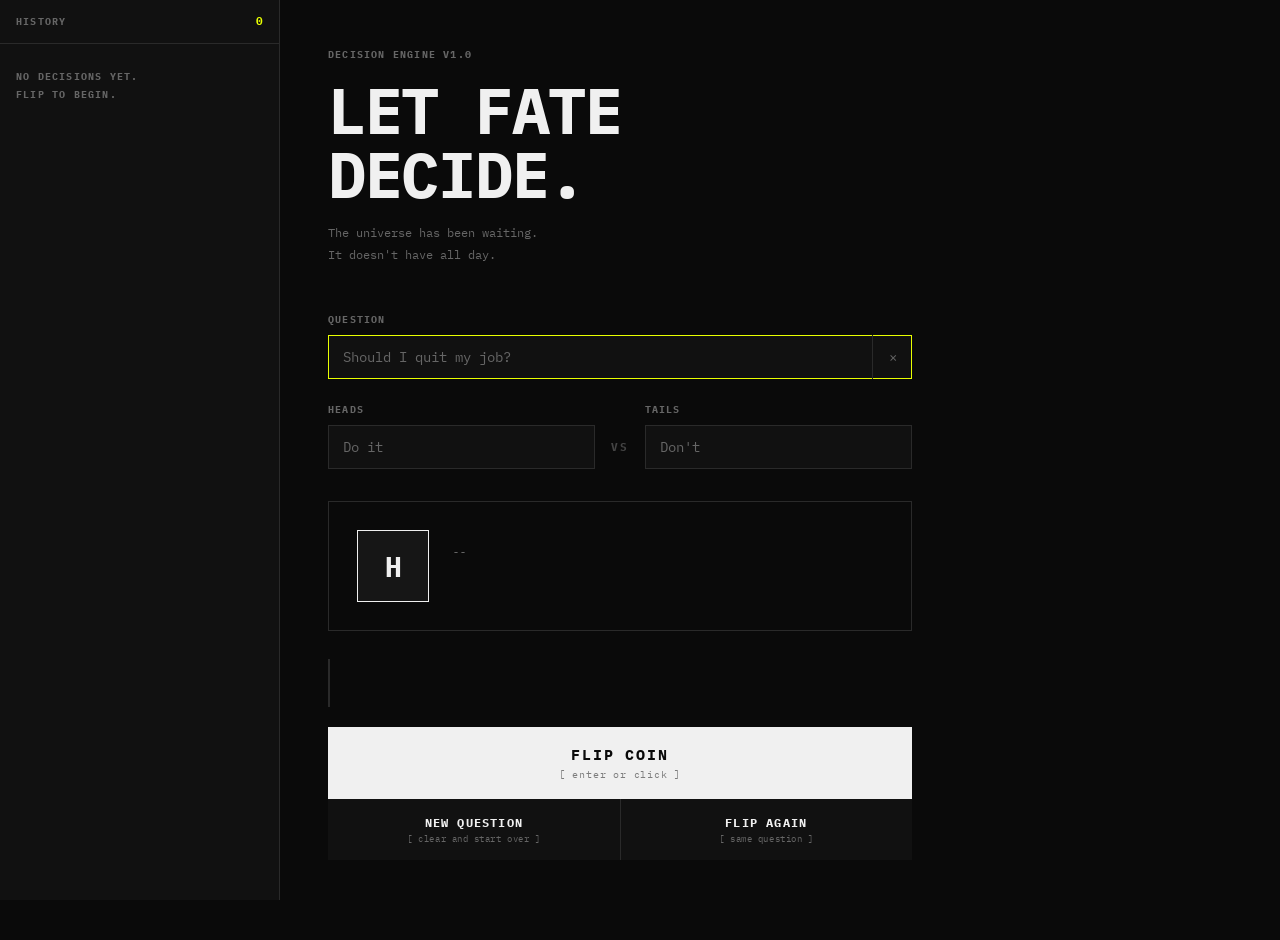
==== commit 84f18905: "Refactor UI, add history controls and CTA states Large UI/UX refactor across README, index.html, scr" ====
--- a/index.html
+++ b/index.html
@@ -10,16 +10,19 @@
 
   <div class="layout">
 
-    <!-- LEFT COLUMN: memory feed -->
+    <!-- LEFT: history column -->
     <aside class="memory-col" id="memory-col" aria-label="Decision history">
       <div class="memory-col__header">
         <span class="mono-label">HISTORY</span>
-        <span class="mono-count" id="history-count">0</span>
+        <div class="memory-col__header-actions">
+          <span class="mono-count" id="history-count">0</span>
+          <button class="btn-clear-all" id="btn-clear-all" aria-label="Clear all history" hidden>[ CLEAR ]</button>
+        </div>
       </div>
       <div class="memory-col__feed" id="memory-feed" role="list" aria-live="polite"></div>
     </aside>
 
-    <!-- RIGHT COLUMN: main interface -->
+    <!-- RIGHT: main interface -->
     <main class="main-col" role="main">
 
       <header class="site-header">
@@ -28,30 +31,34 @@
         <p class="site-sub">The universe has been waiting.<br>It doesn't have all day.</p>
       </header>
 
-      <section class="interface">
+      <section class="interface" id="interface">
 
-        <!-- Question -->
-        <div class="field">
+        <!-- Question with inline clear -->
+        <div class="field field--with-clear">
           <label for="question" class="field__label mono-label">QUESTION</label>
-          <input
-            type="text"
-            id="question"
-            class="field__input"
-            placeholder="Should I quit my job?"
-            maxlength="120"
-            autocomplete="off"
-            spellcheck="false"
-          >
+          <div class="field__wrap">
+            <input
+              type="text"
+              id="question"
+              class="field__input"
+              placeholder="Should I quit my job?"
+              maxlength="120"
+              autocomplete="off"
+              spellcheck="false"
+              aria-describedby="question-state"
+            >
+            <button class="field__clear" id="btn-clear-question" aria-label="Clear question" hidden>×</button>
+          </div>
         </div>
 
-        <!-- Options row -->
+        <!-- Options -->
         <div class="options-row">
-          <div class="option-block option-block--heads">
+          <div class="option-block">
             <label for="opt-heads" class="field__label mono-label">HEADS</label>
             <input type="text" id="opt-heads" class="field__input" placeholder="Do it" maxlength="40" autocomplete="off">
           </div>
           <div class="option-sep mono-label">VS</div>
-          <div class="option-block option-block--tails">
+          <div class="option-block">
             <label for="opt-tails" class="field__label mono-label">TAILS</label>
             <input type="text" id="opt-tails" class="field__input" placeholder="Don't" maxlength="40" autocomplete="off">
           </div>
@@ -76,13 +83,29 @@
           <span id="result-text"></span>
         </div>
 
-        <!-- Flip button -->
-        <button class="btn-flip" id="btn-flip" type="button">
-          <span class="btn-flip__main">FLIP COIN</span>
-          <span class="btn-flip__sub">[ press enter or click ]</span>
-        </button>
+        <!-- CTA zone: swaps between FLIP state and POST-RESULT state -->
+        <div class="cta-zone" id="cta-zone">
+          <!-- State A: ready to flip -->
+          <div class="cta-flip" id="cta-flip">
+            <button class="btn-flip" id="btn-flip" type="button">
+              <span class="btn-flip__main">FLIP COIN</span>
+              <span class="btn-flip__sub">[ enter or click ]</span>
+            </button>
+          </div>
 
-        <!-- Counter -->
+          <!-- State B: post-result actions (hidden until a result lands) -->
+          <div class="cta-result" id="cta-result" hidden>
+            <button class="btn-action btn-action--primary" id="btn-new-question" type="button">
+              <span class="btn-action__main">NEW QUESTION</span>
+              <span class="btn-action__sub">[ clear and start over ]</span>
+            </button>
+            <button class="btn-action btn-action--secondary" id="btn-flip-again" type="button">
+              <span class="btn-action__main">FLIP AGAIN</span>
+              <span class="btn-action__sub">[ same question ]</span>
+            </button>
+          </div>
+        </div>
+
         <div class="flip-counter" id="flip-counter"></div>
 
       </section>
@@ -90,11 +113,14 @@
     </main>
   </div>
 
-  <!-- Memory detail panel -->
+  <!-- Detail panel -->
   <div class="panel-backdrop" id="panel-backdrop" hidden></div>
   <div class="detail-panel" id="detail-panel" role="dialog" aria-modal="true" aria-label="Past decision" hidden>
     <div class="detail-panel__inner">
-      <button class="detail-panel__close" id="panel-close" aria-label="Close">[ CLOSE ]</button>
+      <div class="detail-panel__actions">
+        <button class="detail-panel__close"  id="panel-close"  aria-label="Close">[ CLOSE ]</button>
+        <button class="detail-panel__reflip" id="panel-reflip" aria-label="Load this question back">[ REFLIP ]</button>
+      </div>
       <div class="detail-panel__tag mono-label" id="panel-time"></div>
       <h2 class="detail-panel__question" id="panel-question"></h2>
       <div class="detail-panel__vs">
@@ -109,4 +135,4 @@
 
   <script src="script.js"></script>
 </body>
-</html>
+</html>
--- a/styles.css
+++ b/styles.css
@@ -1,7 +1,9 @@
 /* =========================================
-   BRUTALIST AGENT DESIGN SYSTEM
-   Laws: dark, raw, structural, monospace
+   BRUTALIST AGENT DESIGN SYSTEM v1.2
+   Laws: dark, raw, structural, monospace.
    No curves. No warmth. Pure function.
+   Design language: UNCHANGED.
+   Structure: redesigned by Design Engineer.
    ========================================= */
 
 @import url('https://fonts.googleapis.com/css2?family=IBM+Plex+Mono:wght@400;700&display=swap');
@@ -15,10 +17,7 @@
   --text:     #f0f0f0;
   --muted:    #666666;
   --accent:   #e8ff00;
-  --heads:    #f0f0f0;
-  --tails:    #888888;
   --mono:     'IBM Plex Mono', 'Courier New', monospace;
-  --sans:     system-ui, -apple-system, sans-serif;
 }
 
 *, *::before, *::after {
@@ -42,7 +41,7 @@
 }
 
 /* =========================================
-   LAYOUT: strict two-column grid
+   LAYOUT
    ========================================= */
 
 .layout {
@@ -54,13 +53,11 @@
 @media (max-width: 720px) {
   .layout {
     grid-template-columns: 1fr;
-    grid-template-rows: auto 1fr;
+    grid-template-rows: 1fr auto;
   }
-  .memory-col {
-    border-right: none !important;
-    border-bottom: 1px solid var(--border);
-    max-height: 220px;
-  }
+  /* On mobile: main form first, history below */
+  .memory-col { order: 2; }
+  .main-col   { order: 1; }
 }
 
 /* =========================================
@@ -73,15 +70,35 @@
   flex-direction: column;
   overflow: hidden;
   background: var(--void);
+  position: sticky;
+  top: 0;
+  height: 100vh;
+}
+
+@media (max-width: 720px) {
+  .memory-col {
+    position: static;
+    height: auto;
+    max-height: 260px;
+    border-right: none;
+    border-top: 1px solid var(--border);
+  }
 }
 
 .memory-col__header {
   display: flex;
   align-items: center;
   justify-content: space-between;
-  padding: 16px 16px 12px;
+  padding: 14px 16px;
   border-bottom: 1px solid var(--border);
   flex-shrink: 0;
+  gap: 8px;
+}
+
+.memory-col__header-actions {
+  display: flex;
+  align-items: center;
+  gap: 10px;
 }
 
 .mono-label {
@@ -94,93 +111,72 @@
 }
 
 .mono-count {
-  font-family: var(--mono);
   font-size: 11px;
   color: var(--accent);
   font-weight: 700;
-}
+  font-family: var(--mono);
+}
+
+/* CLEAR ALL button in header */
+.btn-clear-all {
+  background: none;
+  border: 1px solid var(--border);
+  color: var(--muted);
+  font-family: var(--mono);
+  font-size: 9px;
+  font-weight: 700;
+  letter-spacing: 0.1em;
+  padding: 3px 7px;
+  cursor: pointer;
+  transition: border-color 0.1s, color 0.1s;
+}
+.btn-clear-all:hover {
+  border-color: var(--text);
+  color: var(--text);
+}
+
+/* confirm row removed — CLEAR fires immediately */
 
 .memory-col__feed {
   flex: 1;
   overflow-y: auto;
-  padding: 0;
-}
-
-.memory-col__feed::-webkit-scrollbar {
-  width: 2px;
-}
-.memory-col__feed::-webkit-scrollbar-track {
-  background: var(--void);
-}
-.memory-col__feed::-webkit-scrollbar-thumb {
-  background: var(--border-hi);
-}
-
-/* Memory feed items */
+}
+.memory-col__feed::-webkit-scrollbar { width: 2px; }
+.memory-col__feed::-webkit-scrollbar-track { background: var(--void); }
+.memory-col__feed::-webkit-scrollbar-thumb { background: var(--border-hi); }
+
+/* Feed items */
 .mem-item {
   display: block;
   padding: 14px 16px;
   border-bottom: 1px solid var(--border);
   cursor: pointer;
   transition: background 0.1s;
-  text-decoration: none;
   color: inherit;
-  position: relative;
-}
-
+}
 .mem-item:hover,
-.mem-item:focus {
-  background: var(--surface);
-  outline: none;
-}
-
-.mem-item:focus-visible {
-  outline: 1px solid var(--accent);
-  outline-offset: -1px;
-}
-
-.mem-item__index {
-  font-size: 9px;
-  color: var(--muted);
-  letter-spacing: 0.08em;
-  margin-bottom: 4px;
-}
-
-.mem-item__question {
-  font-size: 11px;
-  color: var(--text);
-  line-height: 1.5;
-  margin-bottom: 6px;
-  word-break: break-word;
-}
-
-.mem-item__result {
-  font-size: 10px;
-  font-weight: 700;
-  letter-spacing: 0.1em;
-  color: var(--accent);
-}
-
-/* Age fade: oldest items dim */
-.mem-item--aged   { opacity: 0.5; }
+.mem-item:focus { background: var(--surface); outline: none; }
+.mem-item:focus-visible { outline: 1px solid var(--accent); outline-offset: -1px; }
+.mem-item__index { font-size: 9px; color: var(--muted); letter-spacing: 0.08em; margin-bottom: 4px; }
+.mem-item__question { font-size: 11px; color: var(--text); line-height: 1.5; margin-bottom: 6px; word-break: break-word; }
+.mem-item__result { font-size: 10px; font-weight: 700; letter-spacing: 0.1em; color: var(--accent); }
+
+.mem-item--aged    { opacity: 0.5; }
 .mem-item--ancient { opacity: 0.25; }
-.mem-item:hover { opacity: 1 !important; }
-
-/* New item entrance */
+.mem-item:hover    { opacity: 1 !important; }
+
 @keyframes slideIn {
   from { transform: translateX(-8px); opacity: 0; }
   to   { transform: translateX(0);    opacity: 1; }
 }
-.mem-item--new {
-  animation: slideIn 0.2s ease forwards;
-}
-
-/* Empty state */
+.mem-item--new { animation: slideIn 0.2s ease forwards; }
+
 .mem-empty {
   padding: 24px 16px;
   font-size: 10px;
   color: var(--muted);
   line-height: 1.8;
+  white-space: pre-line;
 }
 
 /* =========================================
@@ -190,28 +186,16 @@
 .main-col {
   display: flex;
   flex-direction: column;
-  padding: 48px 48px 40px;
+  padding: 48px 48px 48px;
   max-width: 680px;
 }
-
 @media (max-width: 720px) {
-  .main-col {
-    padding: 28px 20px 32px;
-  }
-}
-
-/* =========================================
-   HEADER
-   ========================================= */
-
-.site-header {
-  margin-bottom: 48px;
-}
-
-.site-header__tag {
-  margin-bottom: 16px;
-}
-
+  .main-col { padding: 28px 20px 32px; }
+}
+
+/* Header */
+.site-header { margin-bottom: 48px; }
+.site-header__tag { margin-bottom: 16px; }
 .site-title {
   font-family: var(--mono);
   font-size: clamp(36px, 6vw, 64px);
@@ -221,33 +205,41 @@
   color: var(--text);
   margin-bottom: 16px;
 }
-
-.site-sub {
-  font-family: var(--mono);
-  font-size: 12px;
-  color: var(--muted);
-  line-height: 1.8;
-}
-
-/* =========================================
-   INTERFACE
-   ========================================= */
-
-.interface {
-  display: flex;
-  flex-direction: column;
-  gap: 0;
-}
+.site-sub { font-size: 12px; color: var(--muted); line-height: 1.8; }
+
+/* Interface */
+.interface { display: flex; flex-direction: column; }
 
 /* Fields */
-.field {
-  margin-bottom: 24px;
-}
-
-.field__label {
-  display: block;
-  margin-bottom: 8px;
-}
+.field { margin-bottom: 24px; }
+.field__label { display: block; margin-bottom: 8px; }
+
+/* Field with inline clear button */
+.field--with-clear .field__wrap {
+  position: relative;
+  display: flex;
+  align-items: center;
+}
+.field__clear {
+  position: absolute;
+  right: 0;
+  top: 0;
+  bottom: 0;
+  width: 40px;
+  background: none;
+  border: none;
+  border-left: 1px solid var(--border);
+  color: var(--muted);
+  font-family: var(--mono);
+  font-size: 14px;
+  cursor: pointer;
+  transition: color 0.1s, border-color 0.1s;
+  display: flex;
+  align-items: center;
+  justify-content: center;
+}
+.field__clear:hover { color: var(--text); border-color: var(--border-hi); }
+.field--with-clear .field__input { padding-right: 44px; }
 
 .field__input {
   width: 100%;
@@ -262,16 +254,10 @@
   appearance: none;
   transition: border-color 0.1s;
 }
-
-.field__input::placeholder {
-  color: var(--muted);
-}
-
-.field__input:focus {
-  border-color: var(--accent);
-}
-
-/* Options row */
+.field__input::placeholder { color: var(--muted); }
+.field__input:focus { border-color: var(--accent); }
+
+/* Options */
 .options-row {
   display: grid;
   grid-template-columns: 1fr auto 1fr;
@@ -279,7 +265,6 @@
   gap: 16px;
   margin-bottom: 32px;
 }
-
 .option-sep {
   padding-bottom: 14px;
   text-align: center;
@@ -289,7 +274,7 @@
 }
 
 /* =========================================
-   COIN: geometric, no curves
+   COIN
    ========================================= */
 
 .coin-zone {
@@ -300,13 +285,7 @@
   align-items: center;
   gap: 32px;
 }
-
-.coin-wrapper {
-  display: flex;
-  align-items: center;
-  gap: 24px;
-}
-
+.coin-wrapper { display: flex; align-items: center; gap: 24px; }
 .coin {
   width: 72px;
   height: 72px;
@@ -315,7 +294,6 @@
   perspective: 600px;
   flex-shrink: 0;
 }
-
 .coin__face {
   position: absolute;
   inset: 0;
@@ -329,65 +307,21 @@
   -webkit-backface-visibility: hidden;
   border: 1px solid;
 }
-
-.coin__face--heads {
-  background: var(--surface);
-  border-color: var(--text);
-  color: var(--text);
-}
-
-.coin__face--tails {
-  background: var(--void);
-  border-color: var(--muted);
-  color: var(--muted);
-  transform: rotateY(180deg);
-}
-
-/* Coin glow state after landing */
-.coin--show-heads .coin__face--heads {
-  border-color: var(--accent);
-  color: var(--accent);
-}
-.coin--show-tails .coin__face--tails {
-  border-color: var(--accent);
-  color: var(--accent);
-}
-
-/* Coin readout */
-.coin-readout {
-  display: flex;
-  flex-direction: column;
-  gap: 4px;
-}
-
-.coin-readout__side {
-  font-family: var(--mono);
-  font-size: 10px;
-  font-weight: 700;
-  letter-spacing: 0.12em;
-  color: var(--muted);
-  text-transform: uppercase;
-}
-
-.coin-readout__option {
-  font-family: var(--mono);
-  font-size: 18px;
-  font-weight: 700;
-  color: var(--accent);
-  line-height: 1.2;
-  min-height: 22px;
-}
-
-/* Coin flip animation */
+.coin__face--heads { background: var(--surface); border-color: var(--text); color: var(--text); }
+.coin__face--tails { background: var(--void); border-color: var(--muted); color: var(--muted); transform: rotateY(180deg); }
+
+.coin--show-heads .coin__face--heads { border-color: var(--accent); color: var(--accent); }
+.coin--show-tails .coin__face--tails { border-color: var(--accent); color: var(--accent); }
+
+.coin-readout { display: flex; flex-direction: column; gap: 4px; }
+.coin-readout__side { font-size: 10px; font-weight: 700; letter-spacing: 0.12em; color: var(--muted); text-transform: uppercase; }
+.coin-readout__option { font-size: 18px; font-weight: 700; color: var(--accent); line-height: 1.2; min-height: 22px; }
+
 @keyframes flipCoin {
   0%   { transform: rotateY(0deg); }
   100% { transform: rotateY(1800deg); }
 }
-
-.coin--flipping {
-  animation: flipCoin 1.4s cubic-bezier(0.4, 0, 0.3, 1) forwards;
-}
-
+.coin--flipping { animation: flipCoin 1.4s cubic-bezier(0.4, 0, 0.3, 1) forwards; }
 .coin--landed-heads { transform: rotateY(0deg); }
 .coin--landed-tails { transform: rotateY(180deg); }
 
@@ -399,16 +333,12 @@
   border-left: 2px solid var(--border);
   padding: 0 16px;
   min-height: 48px;
-  margin-bottom: 24px;
+  margin-bottom: 20px;
   display: flex;
   align-items: center;
   transition: border-color 0.2s;
 }
-
-.result-bar--active {
-  border-color: var(--accent);
-}
-
+.result-bar--active { border-color: var(--accent); }
 #result-text {
   font-size: 13px;
   color: var(--text);
@@ -416,15 +346,17 @@
   opacity: 0;
   transition: opacity 0.4s ease 0.15s;
 }
-
-.result-bar--active #result-text {
-  opacity: 1;
-}
-
-/* =========================================
-   FLIP BUTTON
-   ========================================= */
-
+.result-bar--active #result-text { opacity: 1; }
+
+/* =========================================
+   CTA ZONE — state machine
+   IDLE state:   shows .cta-flip
+   RESULT state: shows .cta-result
+   ========================================= */
+
+.cta-zone { margin-bottom: 16px; }
+
+/* Primary flip button */
 .btn-flip {
   width: 100%;
   background: var(--text);
@@ -432,7 +364,6 @@
   border: none;
   font-family: var(--mono);
   cursor: pointer;
-  padding: 0;
   display: flex;
   flex-direction: column;
   align-items: center;
@@ -441,49 +372,56 @@
   padding: 18px 20px;
   transition: background 0.1s, color 0.1s;
   border-radius: 0;
-  margin-bottom: 16px;
-}
-
-.btn-flip:hover {
+}
+.btn-flip:hover { background: var(--accent); color: var(--black); }
+.btn-flip:active { transform: scale(0.99); }
+.btn-flip:disabled { background: var(--border); color: var(--muted); cursor: not-allowed; }
+.btn-flip__main { font-size: 15px; font-weight: 700; letter-spacing: 0.12em; }
+.btn-flip__sub  { font-size: 10px; letter-spacing: 0.08em; opacity: 0.5; }
+
+/* Post-result action pair */
+.cta-result {
+  display: grid;
+  grid-template-columns: 1fr 1fr;
+  gap: 1px;
+  background: var(--border);
+}
+
+.btn-action {
+  background: var(--void);
+  border: none;
+  font-family: var(--mono);
+  cursor: pointer;
+  display: flex;
+  flex-direction: column;
+  align-items: center;
+  justify-content: center;
+  gap: 3px;
+  padding: 16px 12px;
+  transition: background 0.1s, color 0.1s;
+}
+.btn-action__main { font-size: 12px; font-weight: 700; letter-spacing: 0.1em; color: var(--text); }
+.btn-action__sub  { font-size: 9px;  letter-spacing: 0.06em; color: var(--muted); }
+
+.btn-action--primary:hover {
   background: var(--accent);
+}
+.btn-action--primary:hover .btn-action__main,
+.btn-action--primary:hover .btn-action__sub {
   color: var(--black);
 }
 
-.btn-flip:active {
-  transform: scale(0.99);
-}
-
-.btn-flip:disabled {
-  background: var(--border);
-  color: var(--muted);
-  cursor: not-allowed;
-}
-
-.btn-flip__main {
-  font-size: 15px;
-  font-weight: 700;
-  letter-spacing: 0.12em;
-}
-
-.btn-flip__sub {
-  font-size: 10px;
-  letter-spacing: 0.08em;
-  opacity: 0.5;
-}
+.btn-action--secondary:hover { background: var(--surface); }
+.btn-action--secondary:hover .btn-action__main { color: var(--accent); }
 
 /* =========================================
    FLIP COUNTER
    ========================================= */
 
-.flip-counter {
-  font-size: 10px;
-  color: var(--muted);
-  letter-spacing: 0.08em;
-  min-height: 16px;
-}
-
-/* =========================================
-   VALIDATION SHAKE
+.flip-counter { font-size: 10px; color: var(--muted); letter-spacing: 0.08em; min-height: 16px; }
+
+/* =========================================
+   SHAKE (validation)
    ========================================= */
 
 @keyframes shake {
@@ -491,10 +429,7 @@
   25%      { transform: translateX(-5px); }
   75%      { transform: translateX(5px); }
 }
-
-.shake {
-  animation: shake 0.3s ease;
-}
+.shake { animation: shake 0.3s ease; }
 
 /* =========================================
    DETAIL PANEL
@@ -506,7 +441,6 @@
   background: rgba(0,0,0,0.85);
   z-index: 10;
 }
-
 .detail-panel {
   position: fixed;
   top: 50%;
@@ -519,25 +453,16 @@
   max-height: 90vh;
   overflow-y: auto;
 }
-
 @keyframes panelIn {
   from { opacity: 0; transform: translate(-50%, -48%) scale(0.97); }
   to   { opacity: 1; transform: translate(-50%, -50%) scale(1); }
 }
-
-.detail-panel:not([hidden]) {
-  animation: panelIn 0.18s ease forwards;
-}
-
-.detail-panel__inner {
-  padding: 32px 32px 28px;
-  position: relative;
-}
+.detail-panel:not([hidden]) { animation: panelIn 0.18s ease forwards; }
+
+.detail-panel__inner { padding: 32px 32px 28px; }
+.detail-panel__actions { display: flex; gap: 10px; margin-bottom: 20px; }
 
 .detail-panel__close {
-  position: absolute;
-  top: 16px;
-  right: 16px;
   background: none;
   border: 1px solid var(--border);
   color: var(--muted);
@@ -548,17 +473,23 @@
   cursor: pointer;
   transition: border-color 0.1s, color 0.1s;
 }
-
-.detail-panel__close:hover {
-  border-color: var(--text);
-  color: var(--text);
-}
-
-.detail-panel__tag {
-  margin-bottom: 20px;
-  padding-top: 4px;
-}
-
+.detail-panel__close:hover { border-color: var(--text); color: var(--text); }
+
+.detail-panel__reflip {
+  background: var(--accent);
+  color: var(--black);
+  border: none;
+  font-family: var(--mono);
+  font-size: 10px;
+  font-weight: 700;
+  letter-spacing: 0.1em;
+  padding: 4px 10px;
+  cursor: pointer;
+  transition: opacity 0.1s;
+}
+.detail-panel__reflip:hover { opacity: 0.85; }
+
+.detail-panel__tag { margin-bottom: 20px; }
 .detail-panel__question {
   font-family: var(--mono);
   font-size: 22px;
@@ -568,22 +499,13 @@
   margin-bottom: 24px;
   letter-spacing: -0.01em;
 }
-
 .detail-panel__vs {
   display: flex;
   align-items: stretch;
-  gap: 0;
   margin-bottom: 24px;
   border: 1px solid var(--border);
 }
-
-.detail-panel__opt {
-  flex: 1;
-  padding: 12px 16px;
-  font-size: 13px;
-  color: var(--muted);
-}
-
+.detail-panel__opt { flex: 1; padding: 12px 16px; font-size: 13px; color: var(--muted); }
 .detail-panel__vs-sep {
   padding: 12px 14px;
   border-left: 1px solid var(--border);
@@ -592,17 +514,15 @@
   align-items: center;
   font-size: 9px;
   letter-spacing: 0.15em;
-}
-
+  color: var(--muted);
+}
 .detail-panel__result {
   font-size: 20px;
   font-weight: 700;
   color: var(--accent);
   letter-spacing: 0.04em;
   margin-bottom: 20px;
-  padding-left: 2px;
-}
-
+}
 .detail-panel__epitaph {
   font-size: 9px;
   color: var(--muted);
@@ -618,8 +538,5 @@
 
 @media (prefers-reduced-motion: reduce) {
   .coin--flipping { animation: none; }
-  * {
-    transition-duration: 0.01ms !important;
-    animation-duration:  0.01ms !important;
-  }
-}
+  * { transition-duration: 0.01ms !important; animation-duration: 0.01ms !important; }
+}
